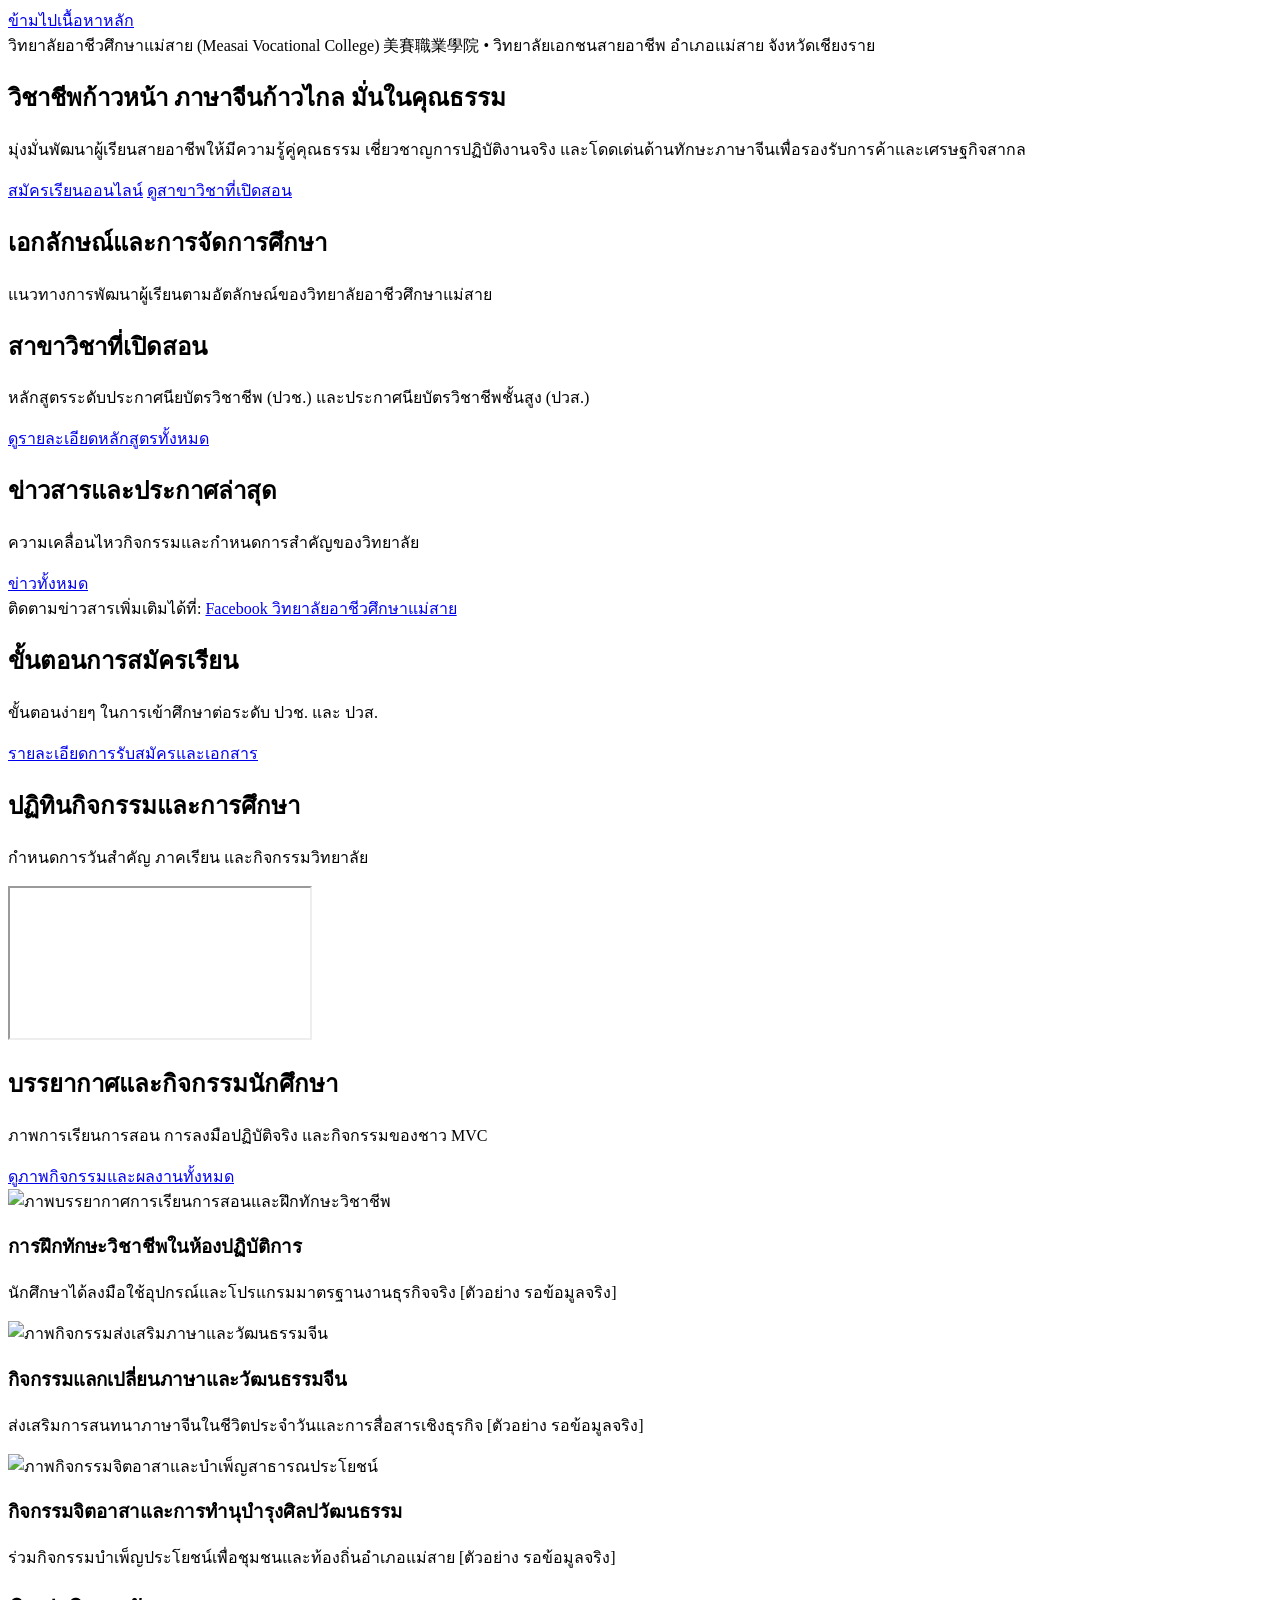
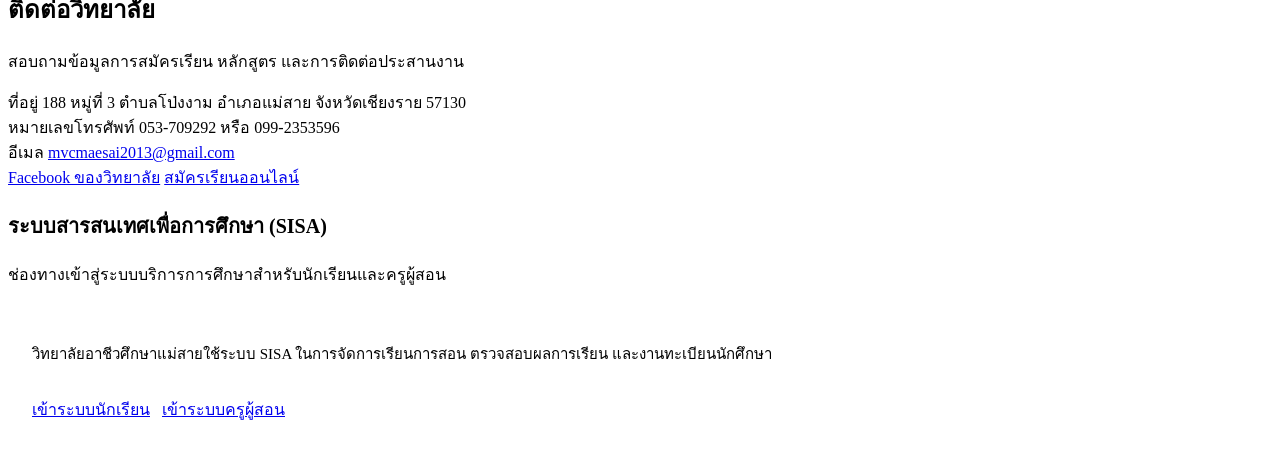
==== index.html @ 6d4d851a "Add files via upload" ====
<!DOCTYPE html>
<html lang="th">
<head>
  <meta charset="UTF-8">
  <meta name="viewport" content="width=device-width, initial-scale=1.0">
  <title>วิทยาลัยอาชีวศึกษาแม่สาย | Measai Vocational College</title>
  <meta name="description" content="วิทยาลัยอาชีวศึกษาแม่สาย (Measai Vocational College) วิทยาลัยเอกชนสายอาชีพ อ.แม่สาย จ.เชียงราย เปิดสอนระดับ ปวช. และ ปวส. 5 สาขาวิชา โดดเด่นด้านภาษาจีนและทักษะวิชาชีพจริง">
  
  <!-- Open Graph / โซเชียลมีเดีย -->
  <meta property="og:type" content="website">
  <meta property="og:title" content="วิทยาลัยอาชีวศึกษาแม่สาย | Measai Vocational College">
  <meta property="og:description" content="วิชาชีพก้าวหน้า ภาษาจีนก้าวไกล มั่นในคุณธรรม — สถาบันการศึกษาสายอาชีพชั้นนำ อ.แม่สาย จ.เชียงราย">
  <meta property="og:image" content="img/logo-full.png">
  <meta property="og:locale" content="th_TH">

  <!-- ลิงก์สไตล์ชีต -->
  <link rel="stylesheet" href="css/style.css">
  <link rel="icon" type="image/png" href="img/logo.png">
</head>
<body>

  <!-- ลิงก์ข้ามไปเนื้อหาหลักเพื่อการเข้าถึง (Accessibility) -->
  <a href="#main-content" class="skip-link">ข้ามไปเนื้อหาหลัก</a>

  <!-- แถบส่วนหัวของเว็บไซต์ (สร้างอัตโนมัติจาก js/layout.js โดยอ่านจาก data/site.js) -->
  <div id="site-header"></div>

  <!-- เนื้อหาหลักของหน้าแรก -->
  <main id="main-content">

    <!-- 1. ส่วนหัวเด่น (Hero Section - Focal Point ของหน้าแรก) -->
    <section class="hero-section" aria-labelledby="hero-inst-name">
      <div class="container">
        <div class="hero-layout">
          
          <div class="hero-institution hero-anim-1">
            <span id="hero-inst-name" class="hero-institution-name">วิทยาลัยอาชีวศึกษาแม่สาย (Measai Vocational College)</span>
            <span id="hero-inst-cn" class="hero-institution-cn">美賽職業學院</span>
            <span id="hero-inst-desc" class="hero-institution-desc">• วิทยาลัยเอกชนสายอาชีพ อำเภอแม่สาย จังหวัดเชียงราย</span>
          </div>

          <h1 id="hero-motto" class="hero-motto hero-anim-2" aria-label="คำขวัญวิทยาลัย: วิชาชีพก้าวหน้า ภาษาจีนก้าวไกล มั่นในคุณธรรม">
            <span class="hero-motto-line">วิชาชีพก้าวหน้า</span>
            <span class="hero-motto-line">ภาษาจีนก้าวไกล</span>
            <span class="hero-motto-line">มั่นในคุณธรรม</span>
          </h1>

          <p id="hero-subtext" class="hero-subtext hero-anim-3">
            มุ่งมั่นพัฒนาผู้เรียนสายอาชีพให้มีความรู้คู่คุณธรรม เชี่ยวชาญการปฏิบัติงานจริง และโดดเด่นด้านทักษะภาษาจีนเพื่อรองรับการค้าและเศรษฐกิจสากล
          </p>

          <div class="hero-actions hero-anim-3">
            <a id="hero-apply-btn" href="http://mvc.sisacloud.com/index.php" class="btn btn-primary">สมัครเรียนออนไลน์</a>
            <a href="#programs-section" class="btn btn-secondary">ดูสาขาวิชาที่เปิดสอน</a>
          </div>

        </div>
      </div>
    </section>

    <!-- 2. จุดเด่นสั้นๆ 3 ข้อ (Highlights: ภาษาจีน, ปฏิบัติจริง, คุณธรรม) -->
    <section class="section" aria-labelledby="highlights-heading">
      <div class="container">
        <div class="section-header">
          <h2 id="highlights-heading" class="section-title">เอกลักษณ์และการจัดการศึกษา</h2>
          <p class="section-desc">แนวทางการพัฒนาผู้เรียนตามอัตลักษณ์ของวิทยาลัยอาชีวศึกษาแม่สาย</p>
        </div>
        <div id="highlights-list" class="highlights-grid">
          <!-- ข้อมูลจุดเด่น 3 ข้อจะถูกนำมาใส่จาก data/site.js ผ่าน js/home.js -->
        </div>
      </div>
    </section>

    <!-- 3. สาขาวิชา 5 สาขา (Programs) -->
    <section id="programs-section" class="section section-alt" aria-labelledby="programs-heading">
      <div class="container">
        <div class="section-header-split">
          <div>
            <h2 id="programs-heading" class="section-title">สาขาวิชาที่เปิดสอน</h2>
            <p class="section-desc">หลักสูตรระดับประกาศนียบัตรวิชาชีพ (ปวช.) และประกาศนียบัตรวิชาชีพชั้นสูง (ปวส.)</p>
          </div>
          <a href="programs.html" class="section-action-link">ดูรายละเอียดหลักสูตรทั้งหมด</a>
        </div>
        
        <div id="programs-list" class="programs-list">
          <!-- รายการ 5 สาขาวิชาจะถูกนำมาใส่จาก data/programs.js ผ่าน js/home.js -->
        </div>
      </div>
    </section>

    <!-- 4. ข่าวและประกาศล่าสุด (News) -->
    <section class="section" aria-labelledby="news-heading">
      <div class="container">
        <div class="section-header-split">
          <div>
            <h2 id="news-heading" class="section-title">ข่าวสารและประกาศล่าสุด</h2>
            <p class="section-desc">ความเคลื่อนไหวกิจกรรมและกำหนดการสำคัญของวิทยาลัย</p>
          </div>
          <div class="news-more-actions">
            <a href="news.html" class="section-action-link">ข่าวทั้งหมด</a>
          </div>
        </div>

        <div id="news-list" class="news-grid">
          <!-- ข่าวล่าสุด 3-4 ข่าวจะถูกนำมาใส่จาก data/news.js ผ่าน js/home.js -->
        </div>

        <div class="news-more-links">
          <span>ติดตามข่าวสารเพิ่มเติมได้ที่:</span>
          <a id="news-fb-link" href="https://www.facebook.com/mvs.maesai" class="section-action-link">Facebook วิทยาลัยอาชีวศึกษาแม่สาย</a>
        </div>
      </div>
    </section>

    <!-- 5. ขั้นตอนการสมัครเรียน (Admission Steps) -->
    <section class="section section-alt" aria-labelledby="admission-heading">
      <div class="container">
        <div class="section-header-split">
          <div>
            <h2 id="admission-heading" class="section-title">ขั้นตอนการสมัครเรียน</h2>
            <p class="section-desc">ขั้นตอนง่ายๆ ในการเข้าศึกษาต่อระดับ ปวช. และ ปวส.</p>
          </div>
          <a href="admission.html" class="section-action-link">รายละเอียดการรับสมัครและเอกสาร</a>
        </div>

        <div id="steps-list" class="steps-grid">
          <!-- 4 ขั้นตอนการสมัครจะถูกนำมาใส่จาก data/site.js ผ่าน js/home.js -->
        </div>
      </div>
    </section>

    <!-- 6. ปฏิทินกิจกรรม Google Calendar (จะซ่อนไว้หาก data/site.js ยังไม่ใส่ลิงก์) -->
    <section id="calendar-section" class="section calendar-section" aria-labelledby="calendar-heading">
      <div class="container">
        <div class="section-header">
          <h2 id="calendar-heading" class="section-title">ปฏิทินกิจกรรมและการศึกษา</h2>
          <p class="section-desc">กำหนดการวันสำคัญ ภาคเรียน และกิจกรรมวิทยาลัย</p>
        </div>
        <div class="calendar-frame-wrap">
          <iframe id="calendar-iframe" class="calendar-frame" title="ปฏิทินกิจกรรมวิทยาลัยอาชีวศึกษาแม่สาย"></iframe>
        </div>
      </div>
    </section>

    <!-- 7. ผลงานและรูปกิจกรรม (Works & Activities Preview) -->
    <section class="section" aria-labelledby="works-heading">
      <div class="container">
        <div class="section-header-split">
          <div>
            <h2 id="works-heading" class="section-title">บรรยากาศและกิจกรรมนักศึกษา</h2>
            <p class="section-desc">ภาพการเรียนการสอน การลงมือปฏิบัติจริง และกิจกรรมของชาว MVC</p>
          </div>
          <a href="works.html" class="section-action-link">ดูภาพกิจกรรมและผลงานทั้งหมด</a>
        </div>

        <div class="works-preview-grid">
          <!-- บล็อกตัวอย่างรูปภาพกิจกรรม (พร้อม alt และคำอธิบาย) -->
          <article class="work-preview-item">
            <div class="work-img-wrap">
              <img src="img/placeholder.svg" alt="ภาพบรรยากาศการเรียนการสอนและฝึกทักษะวิชาชีพ" loading="lazy">
            </div>
            <div class="work-preview-content">
              <h3 class="work-preview-title">การฝึกทักษะวิชาชีพในห้องปฏิบัติการ</h3>
              <p class="work-preview-desc">นักศึกษาได้ลงมือใช้อุปกรณ์และโปรแกรมมาตรฐานงานธุรกิจจริง [ตัวอย่าง รอข้อมูลจริง]</p>
            </div>
          </article>

          <article class="work-preview-item">
            <div class="work-img-wrap">
              <img src="img/placeholder.svg" alt="ภาพกิจกรรมส่งเสริมภาษาและวัฒนธรรมจีน" loading="lazy">
            </div>
            <div class="work-preview-content">
              <h3 class="work-preview-title">กิจกรรมแลกเปลี่ยนภาษาและวัฒนธรรมจีน</h3>
              <p class="work-preview-desc">ส่งเสริมการสนทนาภาษาจีนในชีวิตประจำวันและการสื่อสารเชิงธุรกิจ [ตัวอย่าง รอข้อมูลจริง]</p>
            </div>
          </article>

          <article class="work-preview-item">
            <div class="work-img-wrap">
              <img src="img/placeholder.svg" alt="ภาพกิจกรรมจิตอาสาและบำเพ็ญสาธารณประโยชน์" loading="lazy">
            </div>
            <div class="work-preview-content">
              <h3 class="work-preview-title">กิจกรรมจิตอาสาและการทำนุบำรุงศิลปวัฒนธรรม</h3>
              <p class="work-preview-desc">ร่วมกิจกรรมบำเพ็ญประโยชน์เพื่อชุมชนและท้องถิ่นอำเภอแม่สาย [ตัวอย่าง รอข้อมูลจริง]</p>
            </div>
          </article>
        </div>
      </div>
    </section>

    <!-- 8. ติดต่อวิทยาลัย (Contact Section) -->
    <section class="section section-alt" aria-labelledby="contact-heading">
      <div class="container">
        <div class="contact-grid">
          
          <div>
            <div class="section-header">
              <h2 id="contact-heading" class="section-title">ติดต่อวิทยาลัย</h2>
              <p class="section-desc">สอบถามข้อมูลการสมัครเรียน หลักสูตร และการติดต่อประสานงาน</p>
            </div>

            <div class="contact-info-block">
              <div class="contact-row">
                <span class="contact-label">ที่อยู่</span>
                <span id="contact-address" class="contact-value">188 หมู่ที่ 3 ตำบลโป่งงาม อำเภอแม่สาย จังหวัดเชียงราย 57130</span>
              </div>

              <div class="contact-row">
                <span class="contact-label">หมายเลขโทรศัพท์</span>
                <span id="contact-phones" class="contact-value">053-709292 หรือ 099-2353596</span>
              </div>

              <div class="contact-row">
                <span class="contact-label">อีเมล</span>
                <span class="contact-value"><a id="contact-email" href="mailto:mvcmaesai2013@gmail.com">mvcmaesai2013@gmail.com</a></span>
              </div>
            </div>

            <div class="contact-actions">
              <a id="contact-fb-btn" href="https://www.facebook.com/mvs.maesai" class="btn btn-secondary">Facebook ของวิทยาลัย</a>
              <a id="contact-apply-btn" href="http://mvc.sisacloud.com/index.php" class="btn btn-primary">สมัครเรียนออนไลน์</a>
            </div>
          </div>

          <div>
            <div class="section-header">
              <h3 class="section-title" style="font-size: 1.25rem;">ระบบสารสนเทศเพื่อการศึกษา (SISA)</h3>
              <p class="section-desc">ช่องทางเข้าสู่ระบบบริการการศึกษาสำหรับนักเรียนและครูผู้สอน</p>
            </div>
            
            <div style="background-color: var(--color-surface); border: 1px solid var(--color-border); padding: 1.5rem; border-radius: var(--radius-sm); display: flex; flex-direction: column; gap: 1rem;">
              <p style="font-size: 0.9375rem; color: var(--color-text-muted);">
                วิทยาลัยอาชีวศึกษาแม่สายใช้ระบบ SISA ในการจัดการเรียนการสอน ตรวจสอบผลการเรียน และงานทะเบียนนักศึกษา
              </p>
              <div style="display: flex; flex-wrap: wrap; gap: 0.75rem;">
                <a href="http://mvc.sisacloud.com/" target="_blank" rel="noopener noreferrer" class="btn btn-secondary btn-sm">เข้าระบบนักเรียน</a>
                <a href="http://mvc.sisacloud.com/" target="_blank" rel="noopener noreferrer" class="btn btn-secondary btn-sm">เข้าระบบครูผู้สอน</a>
              </div>
            </div>
          </div>

        </div>
      </div>
    </section>

  </main>

  <!-- ส่วนท้ายของเว็บไซต์ (สร้างอัตโนมัติจาก js/layout.js โดยอ่านจาก data/site.js และ data/links.js) -->
  <div id="site-footer"></div>

  <!-- โหลดไฟล์ข้อมูล (Data Files) - ไม่ใช้ fetch() ทำให้เปิดไฟล์ file:// บนเครื่องได้ทันที -->
  <script src="data/site.js"></script>
  <script src="data/programs.js"></script>
  <script src="data/news.js"></script>
  <script src="data/links.js"></script>

  <!-- โหลดสคริปต์ส่วนกลางและสคริปต์หน้าแรก -->
  <script src="js/layout.js"></script>
  <script src="js/home.js"></script>
</body>
</html>
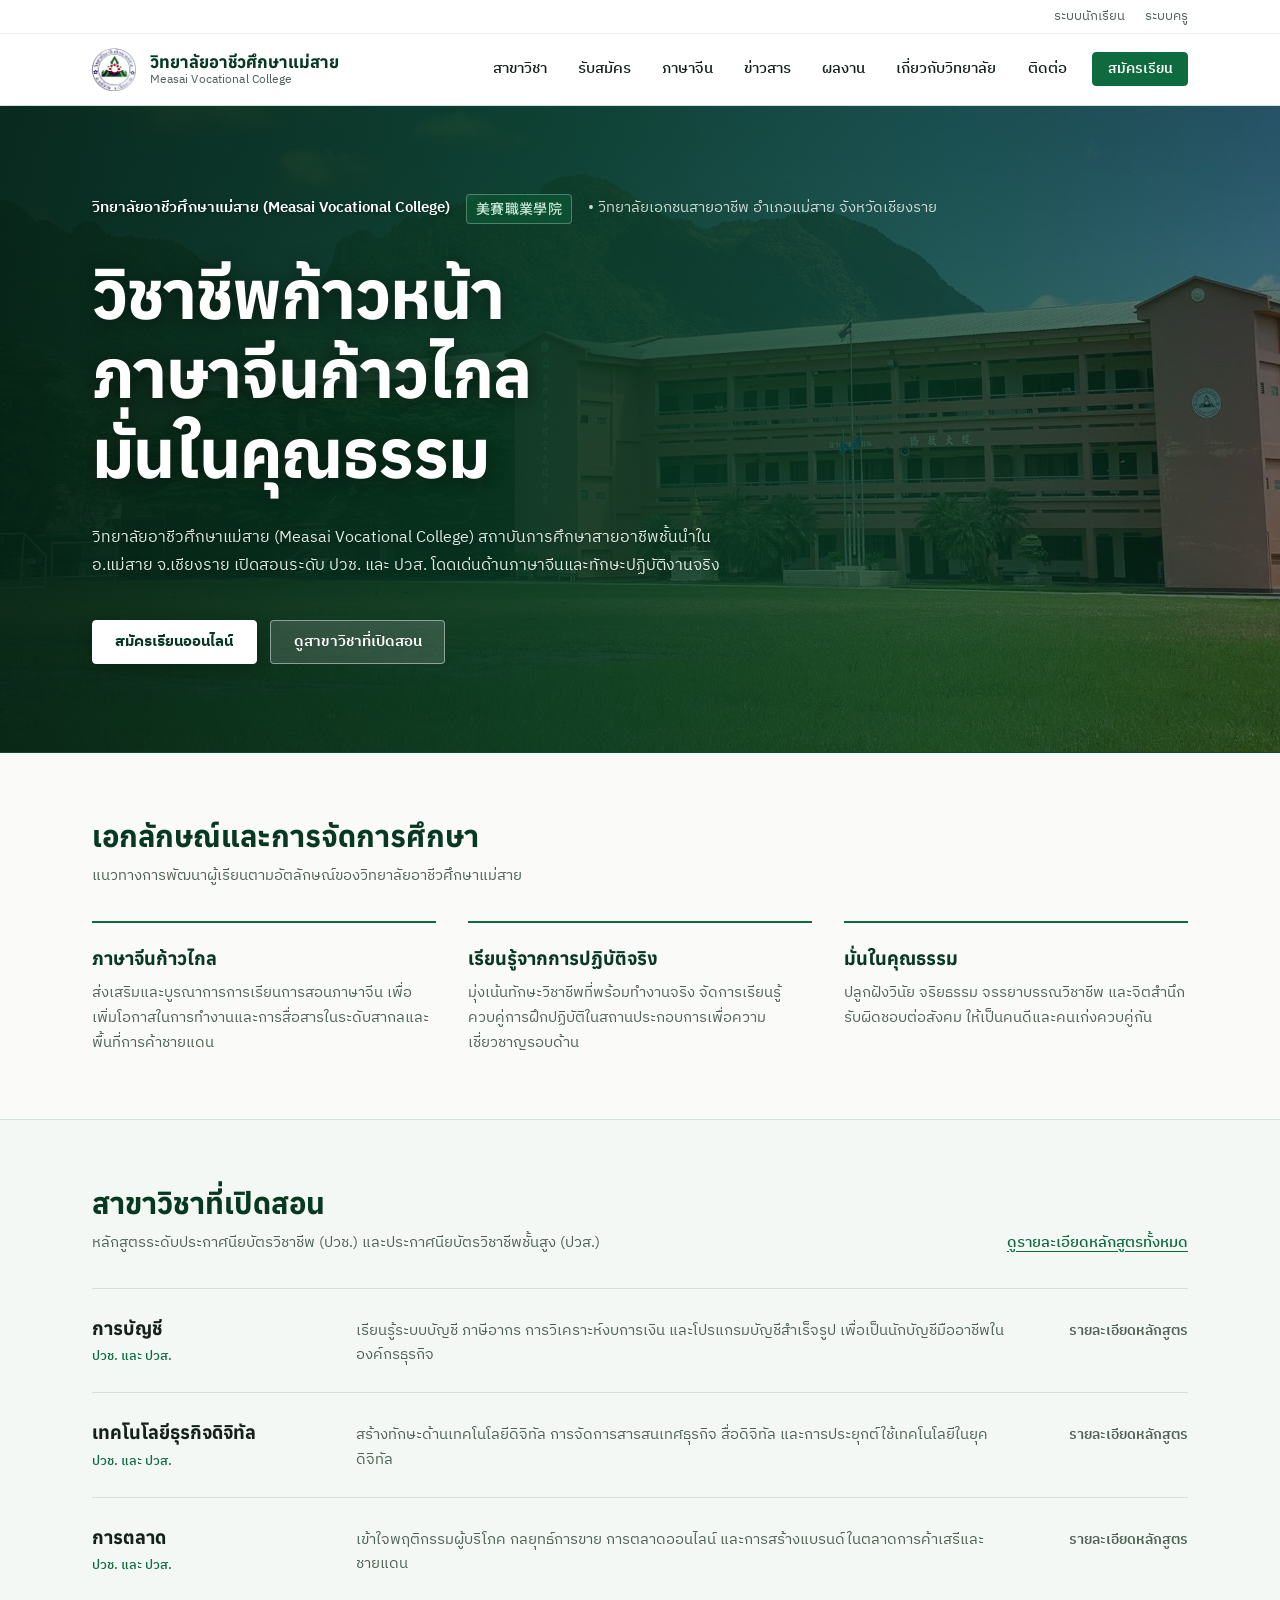
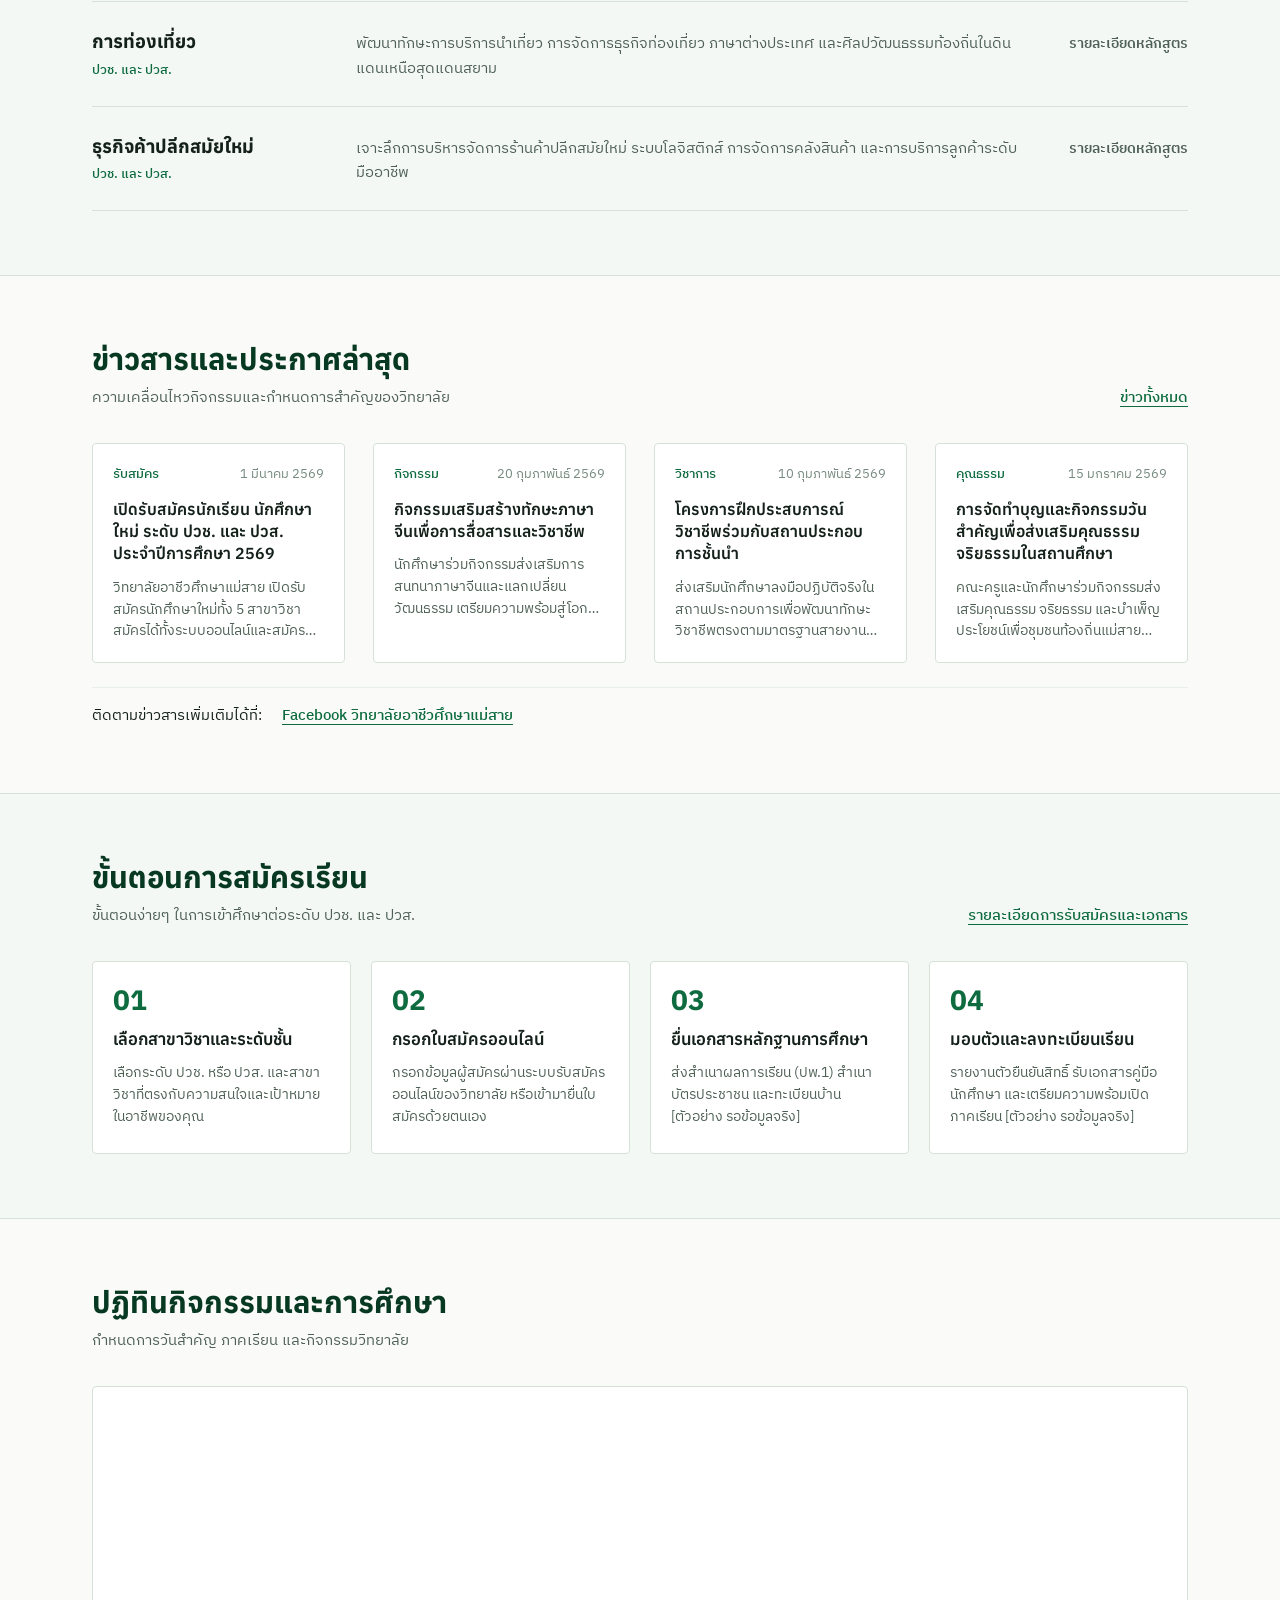
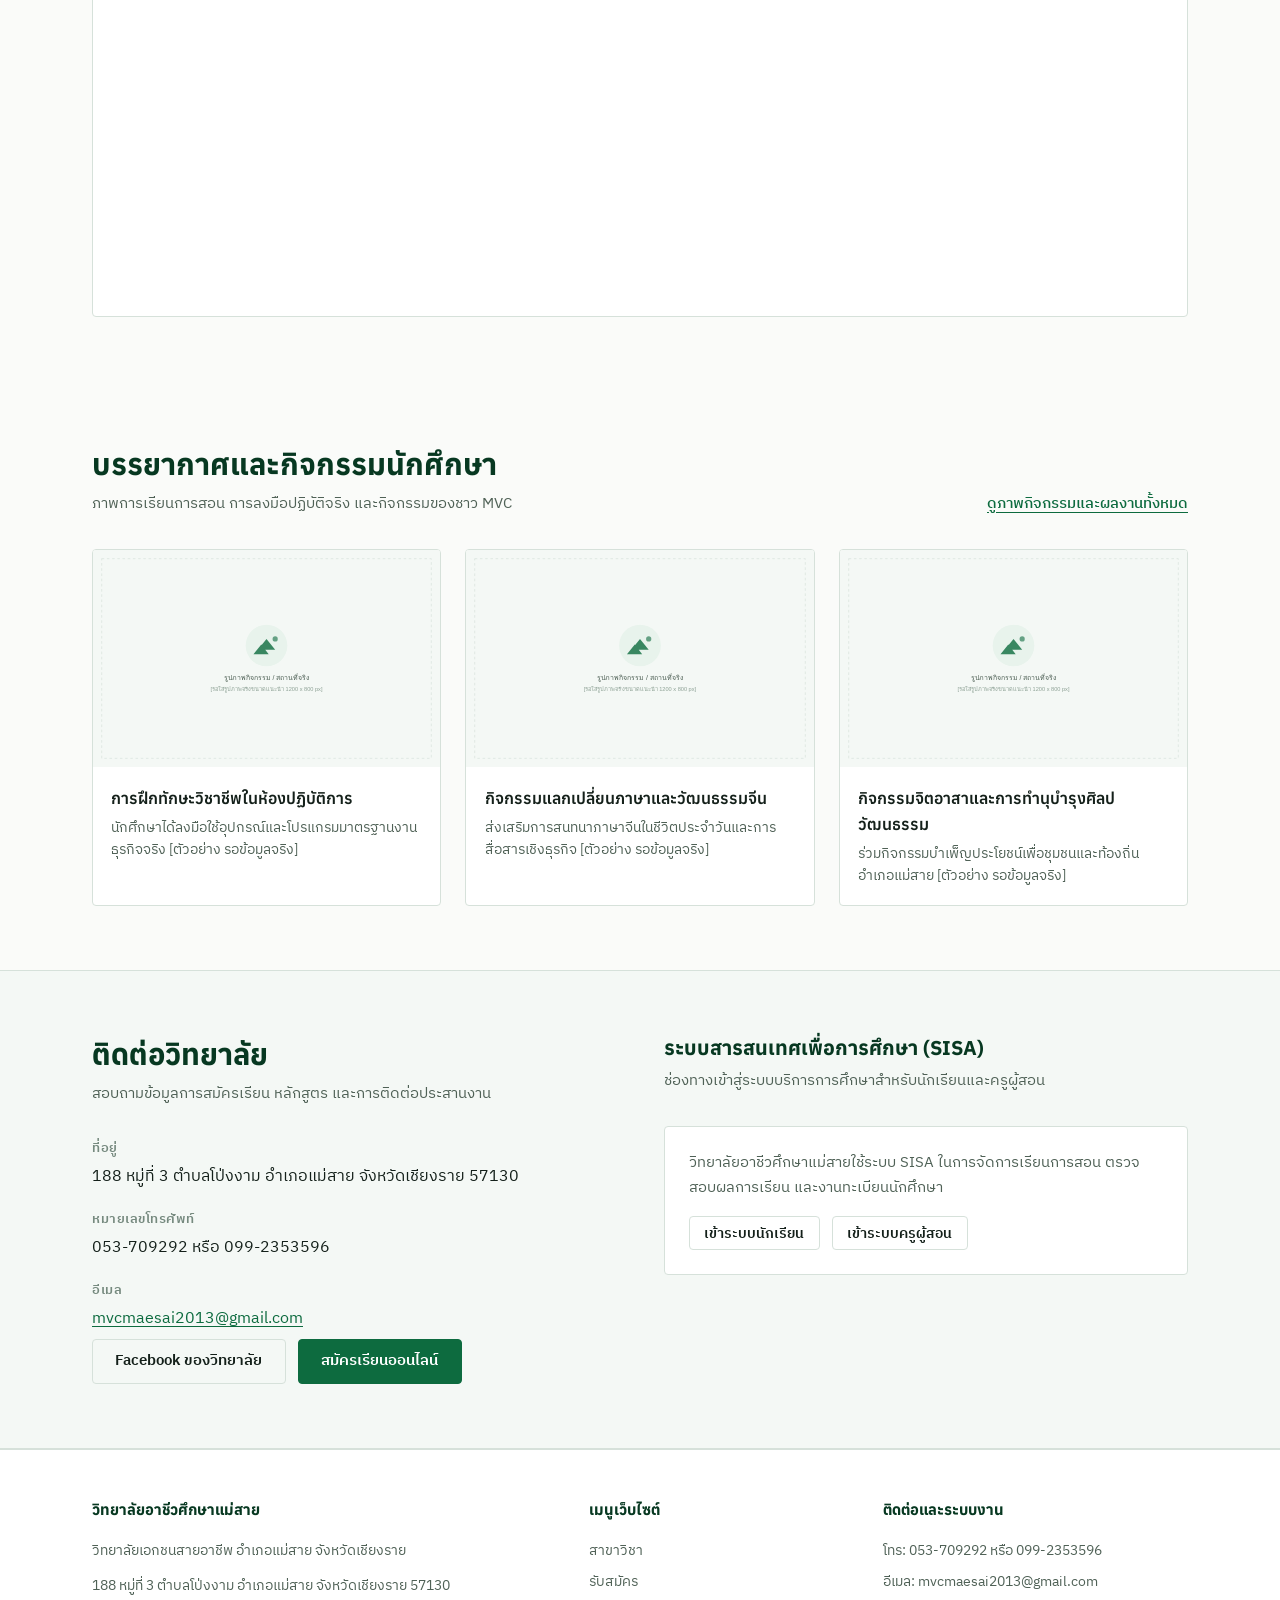
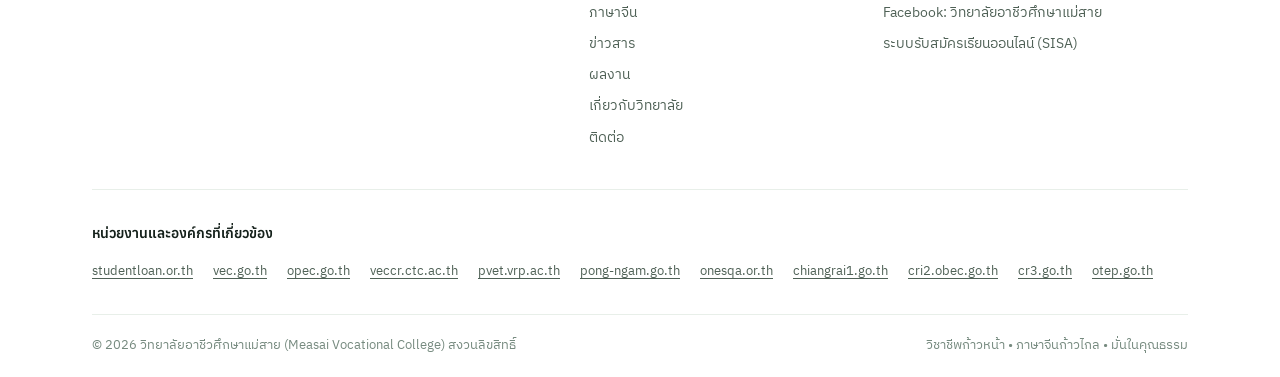
==== commit 854dfa58: "first commit" ====
--- a/index.html
+++ b/index.html
@@ -30,7 +30,7 @@
 
     <!-- 1. ส่วนหัวเด่น (Hero Section - Focal Point ของหน้าแรก) -->
     <section class="hero-section" aria-labelledby="hero-inst-name">
-      <div class="container">
+      <div class="container hero-container">
         <div class="hero-layout">
           
           <div class="hero-institution hero-anim-1">
--- a/css/style.css
+++ b/css/style.css
@@ -0,0 +1,1284 @@
+/**
+ * ==============================================================================
+ * สไตล์ชีตหลัก: วิทยาลัยอาชีวศึกษาแม่สาย (Measai Vocational College)
+ * ออกแบบ: มินิมอล ร่วมสมัย อัตลักษณ์สีเขียวป่าไม้ โครงสร้างแบบ Left-Aligned
+ * ==============================================================================
+ */
+
+/* นำเข้าฟอนต์ Google Fonts พร้อมฟอนต์สำรองจีน Noto Sans SC */
+@import url('https://fonts.googleapis.com/css2?family=Anuphan:wght@400;500;600;700&family=IBM+Plex+Sans+Thai:wght@300;400;500;600&family=Noto+Sans+SC:wght@400;500;700&display=swap');
+
+/* ตัวแปรรูปแบบสีและขนาด (CSS Custom Properties) */
+:root {
+  /* โทนสีเขียวอัตลักษณ์ (ปรับให้เข้ากับตราสัญลักษณ์วิทยาลัย ผ่านเกณฑ์ WCAG AA > 5:1) */
+  --color-primary: #0d6b3f;
+  --color-primary-dark: #073821;
+  --color-primary-light: #eef6f1;
+  --color-primary-subtle: #f4f8f5;
+
+  /* โทนสีพื้นหลังและตัวอักษร */
+  --color-bg: #fafbf9;
+  --color-surface: #ffffff;
+  --color-text: #14201a;
+  --color-text-muted: #4f6156;
+  --color-text-light: #768a7f;
+  --color-border: #d6e1da;
+  --color-border-subtle: #e8efe9;
+
+  /* การโฟกัสและการตอบสนอง */
+  --color-focus: #0d6b3f;
+
+  /* ฟอนต์ */
+  --font-heading: 'Anuphan', 'Prompt', 'Noto Sans SC', sans-serif;
+  --font-body: 'IBM Plex Sans Thai', 'Noto Sans SC', -apple-system, BlinkMacSystemFont, 'Segoe UI', Roboto, sans-serif;
+
+  /* เส้นและโครงข่าย */
+  --container-max: 1160px;
+  --gutter: clamp(1rem, 4vw, 2rem);
+  --radius-sm: 4px;
+  --radius-md: 6px;
+
+  /* จังหวะการเคลื่อนไหว (Emil Kowalski Philosophy: Snappy & Intentional) */
+  --ease-out: cubic-bezier(0.23, 1, 0.32, 1);
+  --duration-fast: 150ms;
+  --duration-normal: 220ms;
+}
+
+/* ล้างค่าเริ่มต้น (Modern Reset) */
+*, *::before, *::after {
+  box-sizing: border-box;
+  margin: 0;
+  padding: 0;
+}
+
+html {
+  font-size: 16px;
+  scroll-behavior: smooth;
+  -webkit-font-smoothing: antialiased;
+  -moz-osx-font-smoothing: grayscale;
+}
+
+body {
+  font-family: var(--font-body);
+  background-color: var(--color-bg);
+  color: var(--color-text);
+  line-height: 1.65;
+  min-height: 100vh;
+  display: flex;
+  flex-direction: column;
+}
+
+img, svg {
+  display: block;
+  max-width: 100%;
+  height: auto;
+}
+
+a {
+  color: inherit;
+  text-decoration: none;
+}
+
+button {
+  font-family: inherit;
+  border: none;
+  background: none;
+  cursor: pointer;
+}
+
+/* ลิงก์ข้ามไปเนื้อหาหลักเพื่อการเข้าถึง (Accessibility Skip Link) */
+.skip-link {
+  position: absolute;
+  top: -100px;
+  left: 1rem;
+  background: var(--color-primary-dark);
+  color: #ffffff;
+  padding: 0.75rem 1.25rem;
+  z-index: 9999;
+  border-radius: var(--radius-sm);
+  font-weight: 500;
+  transition: top var(--duration-fast) var(--ease-out);
+}
+
+.skip-link:focus-visible {
+  top: 1rem;
+  outline: 3px solid var(--color-primary);
+  outline-offset: 2px;
+}
+
+/* กรอบโฟกัสมาตรฐานสำหรับผู้ใช้คีย์บอร์ด */
+:focus-visible {
+  outline: 2px solid var(--color-focus);
+  outline-offset: 3px;
+}
+
+/* กรอบจัดหน้า (Container) */
+.container {
+  width: 100%;
+  max-width: var(--container-max);
+  margin-left: auto;
+  margin-right: auto;
+  padding-left: var(--gutter);
+  padding-right: var(--gutter);
+}
+
+/* ==============================================================================
+   ส่วนหัวและแถบนำทาง (Header & Navigation)
+   ============================================================================== */
+
+/* แถบลิงก์ลัดขนาดเล็กมุมบน (Utility Bar) */
+.utility-bar {
+  background-color: var(--color-surface);
+  border-bottom: 1px solid var(--color-border-subtle);
+  font-size: 0.8125rem;
+  padding: 0.35rem 0;
+  color: var(--color-text-muted);
+}
+
+.utility-bar-inner {
+  display: flex;
+  justify-content: flex-end;
+  align-items: center;
+  gap: 1.25rem;
+}
+
+.utility-link {
+  color: var(--color-text-muted);
+  display: inline-flex;
+  align-items: center;
+  gap: 0.35rem;
+  transition: color var(--duration-fast) var(--ease-out);
+}
+
+.utility-link:hover {
+  color: var(--color-primary);
+}
+
+/* แถบส่วนหัวหลัก */
+.site-header {
+  background-color: var(--color-surface);
+  border-bottom: 1px solid var(--color-border);
+  position: sticky;
+  top: 0;
+  z-index: 100;
+}
+
+.header-inner {
+  display: flex;
+  align-items: center;
+  justify-content: space-between;
+  padding-top: 0.85rem;
+  padding-bottom: 0.85rem;
+  gap: 1.5rem;
+}
+
+/* อัตลักษณ์วิทยาลัยในแถบหัว */
+.brand {
+  display: flex;
+  align-items: center;
+  gap: 0.85rem;
+  text-decoration: none;
+}
+
+.brand-logo {
+  width: 44px;
+  height: 44px;
+  object-fit: contain;
+  flex-shrink: 0;
+}
+
+.brand-text {
+  display: flex;
+  flex-direction: column;
+}
+
+.brand-name-th {
+  font-family: var(--font-heading);
+  font-size: 1.05rem;
+  font-weight: 700;
+  line-height: 1.25;
+  color: var(--color-primary-dark);
+}
+
+.brand-name-sub {
+  font-size: 0.75rem;
+  color: var(--color-text-muted);
+  line-height: 1.2;
+  letter-spacing: 0.01em;
+}
+
+/* เมนูหลักสำหรับจอขนาดใหญ่ */
+.nav-menu {
+  display: none;
+}
+
+@media (min-width: 900px) {
+  .nav-menu {
+    display: flex;
+    align-items: center;
+    gap: 0.25rem;
+    list-style: none;
+  }
+
+  .nav-link {
+    font-size: 0.9375rem;
+    font-weight: 500;
+    color: var(--color-text);
+    padding: 0.5rem 0.85rem;
+    border-radius: var(--radius-sm);
+    transition: color var(--duration-fast) var(--ease-out), background-color var(--duration-fast) var(--ease-out);
+  }
+
+  .nav-link:hover {
+    color: var(--color-primary);
+    background-color: var(--color-primary-light);
+  }
+
+  .nav-link.active {
+    color: var(--color-primary);
+    font-weight: 600;
+    background-color: var(--color-primary-light);
+  }
+
+  .nav-cta-item {
+    margin-left: 0.5rem;
+  }
+}
+
+/* ปุ่มเปิดปิดเมนูบนมือถือ */
+.menu-toggle {
+  display: flex;
+  align-items: center;
+  justify-content: center;
+  width: 42px;
+  height: 42px;
+  padding: 0;
+  border: 1px solid var(--color-border);
+  border-radius: var(--radius-sm);
+  background-color: var(--color-surface);
+  color: var(--color-text);
+  transition: background-color var(--duration-fast) var(--ease-out);
+}
+
+.menu-toggle:hover {
+  background-color: var(--color-primary-light);
+}
+
+.menu-toggle:active {
+  transform: scale(0.96);
+}
+
+.menu-icon {
+  width: 22px;
+  height: 22px;
+}
+
+@media (min-width: 900px) {
+  .menu-toggle {
+    display: none;
+  }
+}
+
+/* แผงเมนูบนมือถือ (Mobile Drawer) */
+.mobile-menu-overlay {
+  display: none;
+  position: fixed;
+  inset: 0;
+  background-color: rgba(7, 56, 33, 0.45);
+  backdrop-filter: blur(2px);
+  z-index: 200;
+}
+
+.mobile-menu-overlay.is-open {
+  display: block;
+}
+
+.mobile-menu-drawer {
+  position: fixed;
+  top: 0;
+  right: 0;
+  bottom: 0;
+  width: min(320px, 85vw);
+  background-color: var(--color-surface);
+  box-shadow: -4px 0 24px rgba(0, 0, 0, 0.08);
+  z-index: 210;
+  transform: translateX(100%);
+  transition: transform var(--duration-normal) var(--ease-out);
+  display: flex;
+  flex-direction: column;
+  padding: 1.5rem;
+  overflow-y: auto;
+}
+
+.mobile-menu-overlay.is-open .mobile-menu-drawer {
+  transform: translateX(0);
+}
+
+.mobile-menu-header {
+  display: flex;
+  align-items: center;
+  justify-content: space-between;
+  padding-bottom: 1rem;
+  border-bottom: 1px solid var(--color-border-subtle);
+  margin-bottom: 1.5rem;
+}
+
+.mobile-menu-title {
+  font-family: var(--font-heading);
+  font-size: 1rem;
+  font-weight: 700;
+  color: var(--color-primary-dark);
+}
+
+.mobile-menu-close {
+  width: 36px;
+  height: 36px;
+  display: flex;
+  align-items: center;
+  justify-content: center;
+  border-radius: var(--radius-sm);
+  color: var(--color-text-muted);
+}
+
+.mobile-menu-close:hover {
+  color: var(--color-text);
+  background-color: var(--color-primary-light);
+}
+
+.mobile-nav-list {
+  list-style: none;
+  display: flex;
+  flex-direction: column;
+  gap: 0.25rem;
+}
+
+.mobile-nav-link {
+  display: block;
+  padding: 0.75rem 0.85rem;
+  font-size: 1rem;
+  font-weight: 500;
+  color: var(--color-text);
+  border-radius: var(--radius-sm);
+  transition: background-color var(--duration-fast) var(--ease-out), color var(--duration-fast) var(--ease-out);
+}
+
+.mobile-nav-link:hover,
+.mobile-nav-link.active {
+  background-color: var(--color-primary-light);
+  color: var(--color-primary);
+}
+
+.mobile-utility-divider {
+  margin: 1.5rem 0 1rem;
+  border-top: 1px solid var(--color-border-subtle);
+}
+
+.mobile-utility-list {
+  list-style: none;
+  display: flex;
+  flex-direction: column;
+  gap: 0.5rem;
+}
+
+.mobile-utility-link {
+  font-size: 0.875rem;
+  color: var(--color-text-muted);
+  padding: 0.35rem 0.85rem;
+  display: block;
+}
+
+/* ==============================================================================
+   ส่วนประกอบปุ่ม (Buttons)
+   ============================================================================== */
+.btn {
+  display: inline-flex;
+  align-items: center;
+  justify-content: center;
+  font-size: 0.9375rem;
+  font-weight: 600;
+  padding: 0.75rem 1.4rem;
+  border-radius: var(--radius-sm);
+  line-height: 1.25;
+  text-decoration: none;
+  cursor: pointer;
+  transition: background-color var(--duration-fast) var(--ease-out),
+              border-color var(--duration-fast) var(--ease-out),
+              color var(--duration-fast) var(--ease-out),
+              transform var(--duration-fast) var(--ease-out);
+}
+
+.btn:active {
+  transform: scale(0.98);
+}
+
+.btn-primary {
+  background-color: var(--color-primary);
+  color: #ffffff;
+  border: 1px solid var(--color-primary);
+}
+
+.btn-primary:hover {
+  background-color: var(--color-primary-dark);
+  border-color: var(--color-primary-dark);
+  color: #ffffff;
+}
+
+.btn-secondary {
+  background-color: transparent;
+  color: var(--color-text);
+  border: 1px solid var(--color-border);
+}
+
+.btn-secondary:hover {
+  background-color: var(--color-surface);
+  border-color: var(--color-primary);
+  color: var(--color-primary);
+}
+
+.btn-sm {
+  padding: 0.45rem 0.9rem;
+  font-size: 0.875rem;
+}
+
+/* ==============================================================================
+   หน้าแรก: ส่วนหัวเด่น (Hero Section - Focal Point)
+   พร้อม Background Image อาคารเรียนสีส้ม (orange_building.jpg)
+   ผสมผสาน Gradient เขียวมรกตเข้ม เพื่อความคมชัดของตัวหนังสือและอัตลักษณ์สถาบัน
+   ============================================================================== */
+.hero-section {
+  position: relative;
+  padding-top: clamp(3.25rem, 7vw, 5.5rem);
+  padding-bottom: clamp(3.25rem, 7vw, 5.5rem);
+  background-color: var(--color-primary-dark);
+  background-image: 
+    linear-gradient(
+      to right,
+      rgba(5, 36, 21, 0.95) 0%,
+      rgba(7, 56, 33, 0.90) 42%,
+      rgba(7, 56, 33, 0.74) 75%,
+      rgba(5, 36, 21, 0.58) 100%
+    ),
+    url('../img/orange_building.jpg');
+  background-position: center right;
+  background-size: cover;
+  background-repeat: no-repeat;
+  border-bottom: 1px solid rgba(13, 107, 63, 0.35);
+  color: #ffffff;
+  overflow: hidden;
+}
+
+@media (max-width: 768px) {
+  .hero-section {
+    background-image: 
+      linear-gradient(
+        to bottom,
+        rgba(5, 36, 21, 0.96) 0%,
+        rgba(7, 56, 33, 0.91) 60%,
+        rgba(5, 36, 21, 0.85) 100%
+      ),
+      url('../img/orange_building.jpg');
+    background-position: center center;
+    padding-top: clamp(2.5rem, 6vw, 3.75rem);
+    padding-bottom: clamp(2.5rem, 6vw, 3.75rem);
+  }
+}
+
+.hero-container {
+  position: relative;
+  z-index: 2;
+}
+
+.hero-layout {
+  display: flex;
+  flex-direction: column;
+  gap: 2rem;
+  max-width: 960px;
+}
+
+/* ข้อความสถาบันด้านบน */
+.hero-institution {
+  display: flex;
+  flex-wrap: wrap;
+  align-items: center;
+  gap: 0.5rem 1rem;
+  font-size: 0.9375rem;
+}
+
+.hero-institution-name {
+  font-weight: 600;
+  color: #ffffff;
+  text-shadow: 0 1px 4px rgba(0, 0, 0, 0.4);
+}
+
+.hero-institution-cn {
+  font-family: 'Noto Sans SC', sans-serif;
+  color: #bde4ce;
+  background-color: rgba(13, 107, 63, 0.4);
+  border: 1px solid rgba(189, 228, 206, 0.35);
+  padding: 0.15rem 0.55rem;
+  border-radius: var(--radius-sm);
+  font-size: 0.875rem;
+  letter-spacing: 0.03em;
+  font-weight: 500;
+}
+
+.hero-institution-desc {
+  color: rgba(238, 246, 241, 0.85);
+}
+
+/* คำขวัญขนาดใหญ่สามวรรค แยกบรรทัด (Typographic Centerpiece) */
+.hero-motto {
+  font-family: var(--font-heading);
+  font-size: clamp(2.15rem, 5.2vw, 4.25rem);
+  font-weight: 700;
+  line-height: 1.15;
+  letter-spacing: -0.015em;
+  color: #ffffff;
+  display: flex;
+  flex-direction: column;
+  gap: 0.2rem;
+  text-shadow: 0 2px 18px rgba(0, 0, 0, 0.45);
+}
+
+.hero-motto-line {
+  display: block;
+}
+
+/* คำอธิบายสั้นๆ ของวิทยาลัย */
+.hero-subtext {
+  font-size: clamp(1rem, 1.25vw, 1.125rem);
+  color: rgba(238, 246, 241, 0.94);
+  max-width: 680px;
+  line-height: 1.75;
+  text-shadow: 0 1px 4px rgba(0, 0, 0, 0.3);
+  font-weight: 400;
+}
+
+/* ปุ่มดำเนินการหลักและรองในส่วน Hero ปรับแต่งให้เด่นชัดบนภาพพื้นหลัง */
+.hero-actions {
+  display: flex;
+  flex-wrap: wrap;
+  gap: 0.85rem;
+  padding-top: 0.5rem;
+}
+
+.hero-section .btn-primary {
+  background-color: #ffffff;
+  color: var(--color-primary-dark);
+  border-color: #ffffff;
+  font-weight: 700;
+  box-shadow: 0 4px 16px rgba(0, 0, 0, 0.22);
+  transition: background-color var(--duration-fast) var(--ease-out),
+              color var(--duration-fast) var(--ease-out),
+              border-color var(--duration-fast) var(--ease-out),
+              transform var(--duration-fast) var(--ease-out);
+}
+
+.hero-section .btn-primary:hover {
+  background-color: var(--color-primary-light);
+  color: var(--color-primary-dark);
+  border-color: var(--color-primary-light);
+}
+
+.hero-section .btn-primary:active {
+  transform: scale(0.97);
+}
+
+.hero-section .btn-secondary {
+  background-color: rgba(255, 255, 255, 0.14);
+  color: #ffffff;
+  border: 1px solid rgba(255, 255, 255, 0.45);
+  backdrop-filter: blur(8px);
+  -webkit-backdrop-filter: blur(8px);
+  font-weight: 600;
+  transition: background-color var(--duration-fast) var(--ease-out),
+              color var(--duration-fast) var(--ease-out),
+              border-color var(--duration-fast) var(--ease-out),
+              transform var(--duration-fast) var(--ease-out);
+}
+
+.hero-section .btn-secondary:hover {
+  background-color: rgba(255, 255, 255, 0.26);
+  border-color: #ffffff;
+  color: #ffffff;
+}
+
+.hero-section .btn-secondary:active {
+  transform: scale(0.97);
+}
+
+/* แอนิเมชันครั้งเดียวตอนเปิดหน้า เฉพาะส่วน Hero */
+@keyframes heroReveal {
+  from {
+    opacity: 0;
+    transform: translateY(12px);
+  }
+  to {
+    opacity: 1;
+    transform: translateY(0);
+  }
+}
+
+.hero-anim-1 {
+  animation: heroReveal 320ms var(--ease-out) 0ms forwards;
+}
+
+.hero-anim-2 {
+  animation: heroReveal 320ms var(--ease-out) 80ms forwards;
+}
+
+.hero-anim-3 {
+  animation: heroReveal 320ms var(--ease-out) 160ms forwards;
+}
+
+@media (prefers-reduced-motion: reduce) {
+  .hero-anim-1, .hero-anim-2, .hero-anim-3 {
+    animation: none;
+    opacity: 1;
+    transform: none;
+  }
+}
+
+/* ==============================================================================
+   โครงสร้างส่วนเนื้อหาทั่วไป (General Sections)
+   ============================================================================== */
+.section {
+  padding-top: clamp(3rem, 5vw, 4.5rem);
+  padding-bottom: clamp(3rem, 5vw, 4.5rem);
+}
+
+.section-alt {
+  background-color: var(--color-primary-subtle);
+  border-top: 1px solid var(--color-border);
+  border-bottom: 1px solid var(--color-border);
+}
+
+.section-header {
+  margin-bottom: 2rem;
+  max-width: 760px;
+}
+
+.section-title {
+  font-family: var(--font-heading);
+  font-size: clamp(1.4rem, 2.5vw, 1.85rem);
+  font-weight: 700;
+  color: var(--color-primary-dark);
+  line-height: 1.3;
+}
+
+.section-desc {
+  margin-top: 0.5rem;
+  font-size: 0.9375rem;
+  color: var(--color-text-muted);
+}
+
+/* ส่วนหัวพร้อมลิงก์มุมขวา */
+.section-header-split {
+  display: flex;
+  flex-wrap: wrap;
+  align-items: flex-end;
+  justify-content: space-between;
+  gap: 1rem;
+  margin-bottom: 2rem;
+}
+
+.section-action-link {
+  font-size: 0.9375rem;
+  font-weight: 500;
+  color: var(--color-primary);
+  text-decoration: underline;
+  text-underline-offset: 4px;
+  transition: color var(--duration-fast) var(--ease-out);
+}
+
+.section-action-link:hover {
+  color: var(--color-primary-dark);
+}
+
+/* ==============================================================================
+   ส่วนที่ 2: จุดเด่น 3 ข้อ (Highlights)
+   ============================================================================== */
+.highlights-grid {
+  display: grid;
+  grid-template-columns: 1fr;
+  gap: 1.5rem;
+}
+
+@media (min-width: 768px) {
+  .highlights-grid {
+    grid-template-columns: repeat(3, 1fr);
+    gap: 2rem;
+  }
+}
+
+.highlight-item {
+  border-top: 2px solid var(--color-primary);
+  padding-top: 1.25rem;
+}
+
+.highlight-title {
+  font-family: var(--font-heading);
+  font-size: 1.15rem;
+  font-weight: 700;
+  color: var(--color-primary-dark);
+  margin-bottom: 0.5rem;
+}
+
+.highlight-desc {
+  font-size: 0.9375rem;
+  color: var(--color-text-muted);
+  line-height: 1.65;
+}
+
+/* ==============================================================================
+   ส่วนที่ 3: สาขาวิชา 5 สาขา (Programs)
+   ============================================================================== */
+.programs-list {
+  display: flex;
+  flex-direction: column;
+  border-top: 1px solid var(--color-border);
+}
+
+.program-row {
+  display: grid;
+  grid-template-columns: 1fr;
+  gap: 0.75rem;
+  padding: 1.5rem 0;
+  border-bottom: 1px solid var(--color-border);
+  text-decoration: none;
+  transition: background-color var(--duration-fast) var(--ease-out), padding-left var(--duration-fast) var(--ease-out);
+}
+
+@media (min-width: 768px) {
+  .program-row {
+    grid-template-columns: 240px 1fr 140px;
+    align-items: baseline;
+    gap: 1.5rem;
+  }
+}
+
+.program-row:hover {
+  background-color: var(--color-surface);
+  padding-left: 0.5rem;
+  padding-right: 0.5rem;
+}
+
+.program-row-title {
+  font-family: var(--font-heading);
+  font-size: 1.15rem;
+  font-weight: 700;
+  color: var(--color-text);
+  transition: color var(--duration-fast) var(--ease-out);
+}
+
+.program-row:hover .program-row-title {
+  color: var(--color-primary);
+}
+
+.program-row-levels {
+  font-size: 0.8125rem;
+  font-weight: 500;
+  color: var(--color-primary);
+  margin-top: 0.2rem;
+}
+
+.program-row-summary {
+  font-size: 0.9375rem;
+  color: var(--color-text-muted);
+}
+
+.program-row-action {
+  font-size: 0.875rem;
+  font-weight: 600;
+  color: var(--color-text-muted);
+  text-align: right;
+  display: none;
+}
+
+@media (min-width: 768px) {
+  .program-row-action {
+    display: block;
+  }
+}
+
+.program-row:hover .program-row-action {
+  color: var(--color-primary);
+}
+
+/* ==============================================================================
+   ส่วนที่ 4: ข่าวและประกาศล่าสุด (News)
+   ============================================================================== */
+.news-grid {
+  display: grid;
+  grid-template-columns: 1fr;
+  gap: 1.5rem;
+}
+
+@media (min-width: 768px) {
+  .news-grid {
+    grid-template-columns: repeat(2, 1fr);
+    gap: 1.75rem;
+  }
+}
+
+@media (min-width: 1024px) {
+  .news-grid {
+    grid-template-columns: repeat(4, 1fr);
+  }
+}
+
+.news-card {
+  background-color: var(--color-surface);
+  border: 1px solid var(--color-border);
+  border-radius: var(--radius-sm);
+  padding: 1.25rem;
+  display: flex;
+  flex-direction: column;
+  gap: 0.75rem;
+  text-decoration: none;
+  transition: border-color var(--duration-fast) var(--ease-out);
+}
+
+.news-card:hover {
+  border-color: var(--color-primary);
+}
+
+.news-meta {
+  display: flex;
+  align-items: center;
+  justify-content: space-between;
+  font-size: 0.8125rem;
+  color: var(--color-text-light);
+}
+
+.news-category {
+  color: var(--color-primary);
+  font-weight: 500;
+}
+
+.news-card-title {
+  font-family: var(--font-heading);
+  font-size: 1rem;
+  font-weight: 600;
+  line-height: 1.4;
+  color: var(--color-text);
+  transition: color var(--duration-fast) var(--ease-out);
+}
+
+.news-card:hover .news-card-title {
+  color: var(--color-primary);
+}
+
+.news-card-summary {
+  font-size: 0.875rem;
+  color: var(--color-text-muted);
+  line-height: 1.55;
+  display: -webkit-box;
+  -webkit-line-clamp: 3;
+  line-clamp: 3;
+  -webkit-box-orient: vertical;
+  overflow: hidden;
+}
+
+.news-more-links {
+  display: flex;
+  flex-wrap: wrap;
+  align-items: center;
+  gap: 1.25rem;
+  margin-top: 1.5rem;
+  padding-top: 1rem;
+  border-top: 1px solid var(--color-border-subtle);
+  font-size: 0.9375rem;
+}
+
+/* ==============================================================================
+   ส่วนที่ 5: ขั้นตอนการสมัคร (Admission Steps)
+   ============================================================================== */
+.steps-grid {
+  display: grid;
+  grid-template-columns: 1fr;
+  gap: 1.25rem;
+}
+
+@media (min-width: 640px) {
+  .steps-grid {
+    grid-template-columns: repeat(2, 1fr);
+  }
+}
+
+@media (min-width: 1024px) {
+  .steps-grid {
+    grid-template-columns: repeat(4, 1fr);
+  }
+}
+
+.step-card {
+  background-color: var(--color-surface);
+  border: 1px solid var(--color-border);
+  border-radius: var(--radius-sm);
+  padding: 1.5rem 1.25rem;
+}
+
+.step-number {
+  font-family: var(--font-heading);
+  font-size: 1.75rem;
+  font-weight: 700;
+  color: var(--color-primary);
+  line-height: 1;
+  margin-bottom: 0.75rem;
+}
+
+.step-title {
+  font-family: var(--font-heading);
+  font-size: 1.05rem;
+  font-weight: 600;
+  color: var(--color-text);
+  margin-bottom: 0.5rem;
+}
+
+.step-desc {
+  font-size: 0.875rem;
+  color: var(--color-text-muted);
+  line-height: 1.6;
+}
+
+/* ==============================================================================
+   ส่วนที่ 6: ปฏิทินกิจกรรม (Google Calendar - ซ่อนถ้าไม่มี URL)
+   ============================================================================== */
+.calendar-section {
+  display: none; /* เริ่มต้นซ่อนไว้ js/home.js จะเปิดแสดงหากมี URL */
+}
+
+.calendar-section.is-visible {
+  display: block;
+}
+
+.calendar-frame-wrap {
+  width: 100%;
+  border: 1px solid var(--color-border);
+  border-radius: var(--radius-sm);
+  background-color: var(--color-surface);
+  overflow: hidden;
+  min-height: 480px;
+}
+
+.calendar-frame {
+  width: 100%;
+  height: 520px;
+  border: none;
+}
+
+/* ==============================================================================
+   ส่วนที่ 7: ผลงานและรูปกิจกรรม (Works & Activities)
+   ============================================================================== */
+.works-preview-grid {
+  display: grid;
+  grid-template-columns: 1fr;
+  gap: 1.5rem;
+}
+
+@media (min-width: 768px) {
+  .works-preview-grid {
+    grid-template-columns: repeat(3, 1fr);
+  }
+}
+
+.work-preview-item {
+  border: 1px solid var(--color-border);
+  border-radius: var(--radius-sm);
+  background-color: var(--color-surface);
+  overflow: hidden;
+  display: flex;
+  flex-direction: column;
+}
+
+.work-img-wrap {
+  width: 100%;
+  aspect-ratio: 16 / 10;
+  background-color: var(--color-primary-subtle);
+  overflow: hidden;
+}
+
+.work-img-wrap img {
+  width: 100%;
+  height: 100%;
+  object-fit: cover;
+}
+
+.work-preview-content {
+  padding: 1.15rem;
+}
+
+.work-preview-title {
+  font-family: var(--font-heading);
+  font-size: 1rem;
+  font-weight: 600;
+  color: var(--color-text);
+  margin-bottom: 0.35rem;
+}
+
+.work-preview-desc {
+  font-size: 0.875rem;
+  color: var(--color-text-muted);
+  line-height: 1.55;
+}
+
+/* ==============================================================================
+   ส่วนที่ 8: ติดต่อวิทยาลัย (Contact Section)
+   ============================================================================== */
+.contact-grid {
+  display: grid;
+  grid-template-columns: 1fr;
+  gap: 2rem;
+}
+
+@media (min-width: 800px) {
+  .contact-grid {
+    grid-template-columns: 1fr 1fr;
+    gap: 3rem;
+  }
+}
+
+.contact-info-block {
+  display: flex;
+  flex-direction: column;
+  gap: 1.25rem;
+}
+
+.contact-row {
+  display: flex;
+  flex-direction: column;
+  gap: 0.25rem;
+}
+
+.contact-label {
+  font-size: 0.8125rem;
+  font-weight: 600;
+  color: var(--color-text-light);
+  text-transform: uppercase;
+  letter-spacing: 0.04em;
+}
+
+.contact-value {
+  font-size: 1rem;
+  color: var(--color-text);
+  line-height: 1.6;
+}
+
+.contact-value a {
+  color: var(--color-primary);
+  text-decoration: underline;
+  text-underline-offset: 3px;
+}
+
+.contact-actions {
+  display: flex;
+  flex-wrap: wrap;
+  gap: 0.75rem;
+  margin-top: 0.5rem;
+}
+
+/* ==============================================================================
+   ส่วนท้ายของเว็บไซต์ (Site Footer)
+   ============================================================================== */
+.site-footer {
+  background-color: var(--color-surface);
+  border-top: 1px solid var(--color-border);
+  margin-top: auto;
+  font-size: 0.875rem;
+  color: var(--color-text-muted);
+}
+
+.footer-top {
+  padding-top: 3rem;
+  padding-bottom: 2.5rem;
+}
+
+.footer-grid {
+  display: grid;
+  grid-template-columns: 1fr;
+  gap: 2rem;
+}
+
+@media (min-width: 768px) {
+  .footer-grid {
+    grid-template-columns: 1.8fr 1fr 1.2fr;
+    gap: 2.5rem;
+  }
+}
+
+.footer-col-title {
+  font-family: var(--font-heading);
+  font-size: 0.9375rem;
+  font-weight: 700;
+  color: var(--color-primary-dark);
+  margin-bottom: 1rem;
+}
+
+.footer-about-text {
+  font-size: 0.875rem;
+  line-height: 1.65;
+  color: var(--color-text-muted);
+  margin-bottom: 0.75rem;
+}
+
+.footer-links-list {
+  list-style: none;
+  display: flex;
+  flex-direction: column;
+  gap: 0.5rem;
+}
+
+.footer-link {
+  color: var(--color-text-muted);
+  transition: color var(--duration-fast) var(--ease-out);
+}
+
+.footer-link:hover {
+  color: var(--color-primary);
+}
+
+/* ลิงก์หน่วยงานภายนอก (Plain Text List - เรียบง่าย ไม่ใช้แบนเนอร์ภาพ) */
+.external-links-section {
+  border-top: 1px solid var(--color-border-subtle);
+  padding-top: 2rem;
+  padding-bottom: 2rem;
+}
+
+.external-links-title {
+  font-family: var(--font-heading);
+  font-size: 0.875rem;
+  font-weight: 600;
+  color: var(--color-text);
+  margin-bottom: 1rem;
+}
+
+.external-links-cloud {
+  display: flex;
+  flex-wrap: wrap;
+  gap: 0.5rem 1.25rem;
+}
+
+.external-link-item {
+  font-size: 0.8125rem;
+  color: var(--color-text-muted);
+  text-decoration: underline;
+  text-underline-offset: 3px;
+  transition: color var(--duration-fast) var(--ease-out);
+}
+
+.external-link-item:hover {
+  color: var(--color-primary);
+}
+
+/* แถบลิขสิทธิ์ท้ายสุด */
+.footer-bottom {
+  border-top: 1px solid var(--color-border-subtle);
+  padding: 1.25rem 0;
+  font-size: 0.8125rem;
+  color: var(--color-text-light);
+  display: flex;
+  flex-wrap: wrap;
+  align-items: center;
+  justify-content: space-between;
+  gap: 0.75rem;
+}
+
+/* ==============================================================================
+   หน้าชั่วคราว (Placeholder Pages Template: programs.html, admission.html, ฯลฯ)
+   ============================================================================== */
+.placeholder-page-wrap {
+  padding-top: 4rem;
+  padding-bottom: 5rem;
+  max-width: 760px;
+}
+
+.placeholder-badge {
+  display: inline-block;
+  background-color: var(--color-primary-light);
+  color: var(--color-primary-dark);
+  font-size: 0.8125rem;
+  font-weight: 600;
+  padding: 0.35rem 0.75rem;
+  border-radius: var(--radius-sm);
+  margin-bottom: 1rem;
+}
+
+.placeholder-title {
+  font-family: var(--font-heading);
+  font-size: clamp(1.85rem, 3.5vw, 2.5rem);
+  font-weight: 700;
+  color: var(--color-primary-dark);
+  line-height: 1.25;
+  margin-bottom: 1rem;
+}
+
+.placeholder-notice {
+  background-color: var(--color-surface);
+  border: 1px solid var(--color-border);
+  border-left: 4px solid var(--color-primary);
+  padding: 1.25rem 1.5rem;
+  border-radius: var(--radius-sm);
+  margin-top: 1.5rem;
+  margin-bottom: 2rem;
+}
+
+.placeholder-notice p {
+  color: var(--color-text-muted);
+  font-size: 0.9375rem;
+  margin-bottom: 0.5rem;
+}
+
+.placeholder-notice p:last-child {
+  margin-bottom: 0;
+}
+
+/* ตารางหรือรายละเอียดในหน้า program.html */
+.program-detail-card {
+  background-color: var(--color-surface);
+  border: 1px solid var(--color-border);
+  border-radius: var(--radius-sm);
+  padding: 2rem;
+  margin-top: 2rem;
+}
+
+.program-detail-header {
+  border-bottom: 1px solid var(--color-border-subtle);
+  padding-bottom: 1.25rem;
+  margin-bottom: 1.5rem;
+}
+
+.program-detail-title {
+  font-family: var(--font-heading);
+  font-size: 1.75rem;
+  font-weight: 700;
+  color: var(--color-primary-dark);
+}
+
+.program-detail-sub {
+  font-size: 0.9375rem;
+  color: var(--color-primary);
+  font-weight: 500;
+  margin-top: 0.25rem;
+}
+
+.program-detail-section {
+  margin-bottom: 1.5rem;
+}
+
+.program-detail-section-title {
+  font-family: var(--font-heading);
+  font-size: 1.05rem;
+  font-weight: 600;
+  color: var(--color-text);
+  margin-bottom: 0.5rem;
+}
+
+.program-detail-list {
+  padding-left: 1.25rem;
+  color: var(--color-text-muted);
+}
+
+.program-detail-list li {
+  margin-bottom: 0.35rem;
+}
